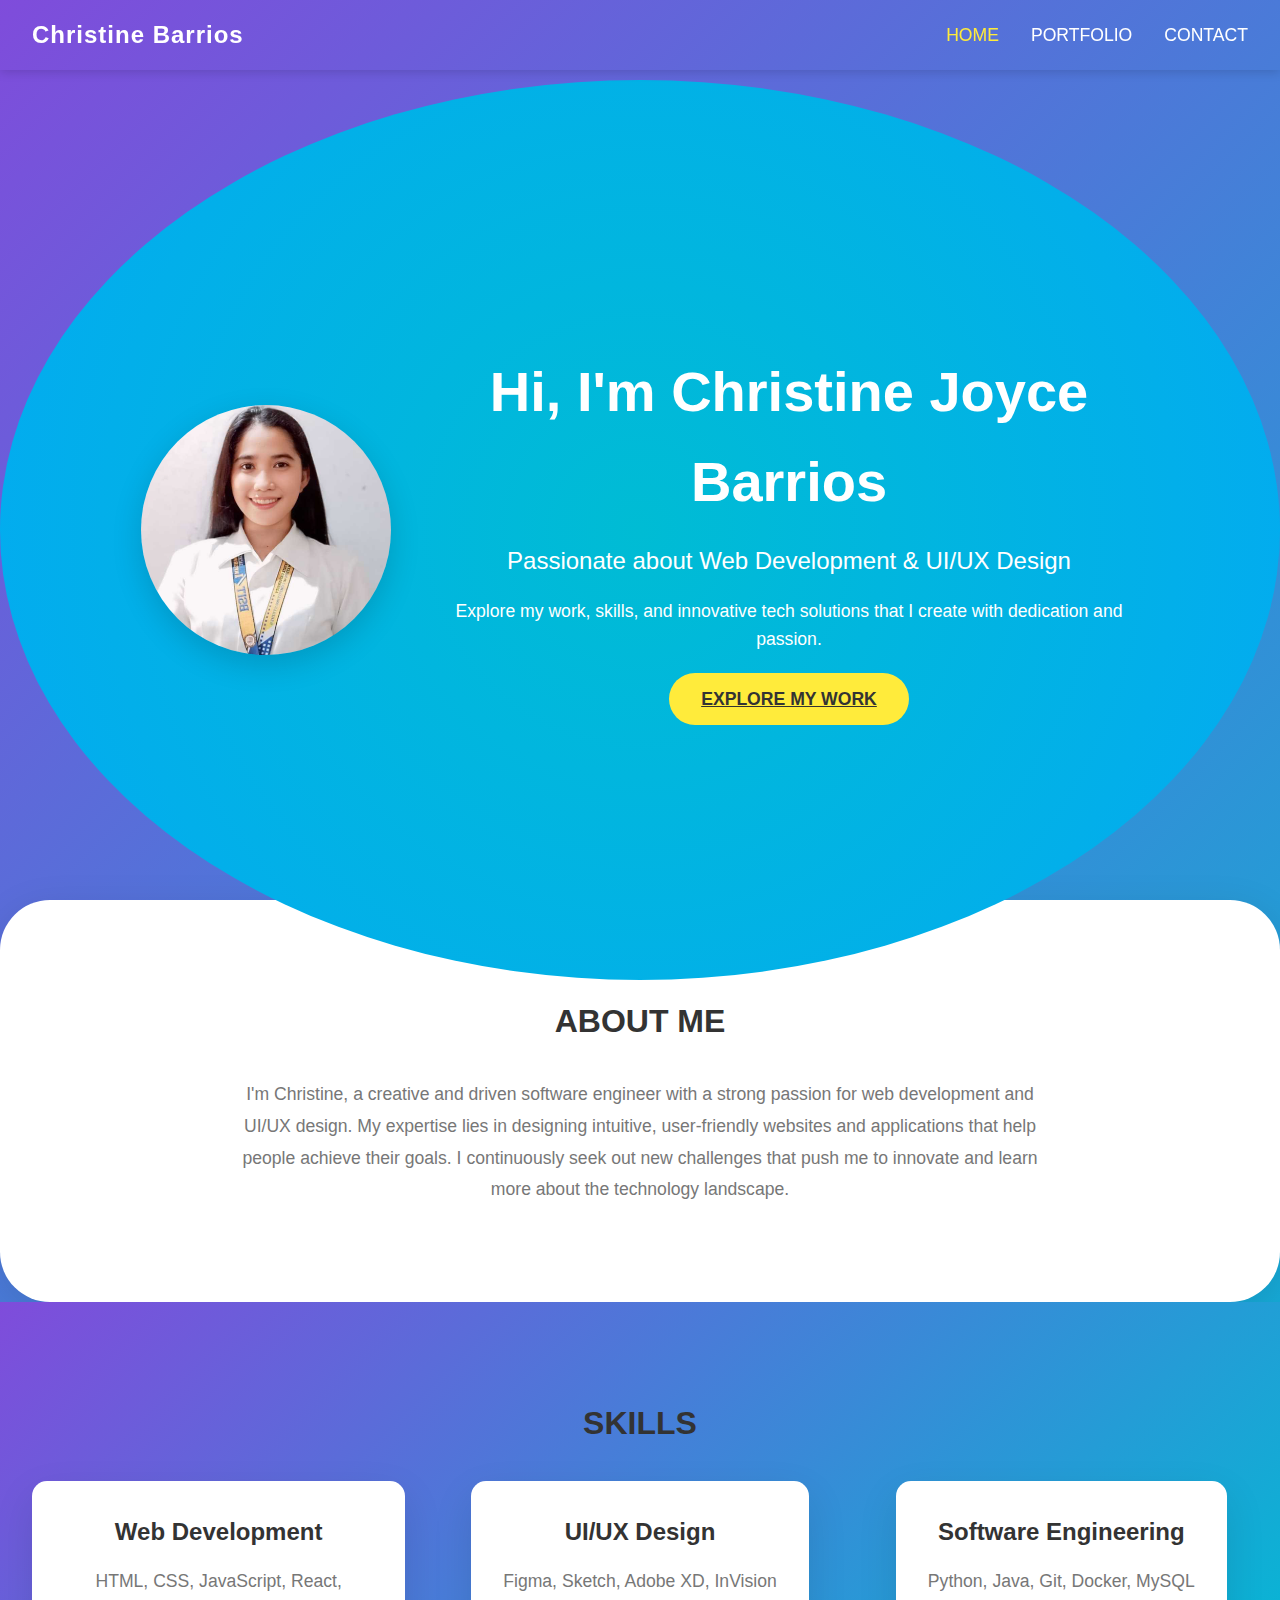
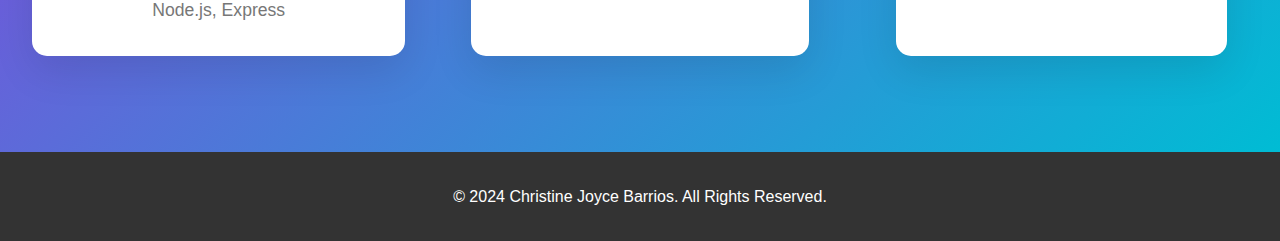
==== index.html @ ca708142 "update" ====
<!DOCTYPE html>
<html lang="en">
<head>
    <meta charset="UTF-8">
    <meta name="viewport" content="width=device-width, initial-scale=1.0">
    <title>Christine Joyce Barrios</title>
    <link rel="stylesheet" href="styles.css">
    
    <!-- SEO Meta Tags -->
    <meta name="description" content="Welcome to the personal website of Christine Joyce Barrios. Explore her projects, skills, and passions in technology and design.">
    <meta name="keywords" content="Christine Joyce Barrios, software development, web design, portfolio, technology, innovation, contact">
    <meta name="author" content="Christine Joyce Barrios">
</head>
<body>
    <!-- Navbar -->
    <nav class="navbar">
        <div class="logo">
            <a href="index.html">Christine Barrios</a>
        </div>
        <ul class="nav-links">
            <li><a href="index.html" class="nav-link active">Home</a></li>
            <li><a href="portfolio.html" class="nav-link">Portfolio</a></li>
            <li><a href="contact.html" class="nav-link">Contact</a></li>
        </ul>
    </nav>

    <!-- Hero Section -->
    <header class="hero">
        <div class="hero-content">
            <div class="profile-container">
                <img src="img/profile.jpg" alt="Christine Joyce Barrios" class="profile-picture">
            </div>
            <div class="hero-text">
                <h1 class="hero-title">Hi, I'm Christine Joyce Barrios</h1>
                <p class="hero-subtitle">Passionate about Web Development & UI/UX Design</p>
                <p class="hero-description">Explore my work, skills, and innovative tech solutions that I create with dedication and passion.</p>
                <a href="portfolio.html" class="cta-button">Explore My Work</a>
            </div>
        </div>
    </header>

    <!-- About Me Section -->
    <section class="about-me">
        <h2 class="section-title">About Me</h2>
        <p class="about-text">
            I'm Christine, a creative and driven software engineer with a strong passion for web development and UI/UX design. My expertise lies in designing intuitive, user-friendly websites and applications that help people achieve their goals. I continuously seek out new challenges that push me to innovate and learn more about the technology landscape.
        </p>
    </section>

    <!-- Skills Section -->
    <section class="skills">
        <h2 class="section-title">Skills</h2>
        <div class="skills-container">
            <div class="skill-card">
                <h3>Web Development</h3>
                <p>HTML, CSS, JavaScript, React, Node.js, Express</p>
            </div>
            <div class="skill-card">
                <h3>UI/UX Design</h3>
                <p>Figma, Sketch, Adobe XD, InVision</p>
            </div>
            <div class="skill-card">
                <h3>Software Engineering</h3>
                <p>Python, Java, Git, Docker, MySQL</p>
            </div>
        </div>
    </section>

    <!-- Footer -->
    <footer class="footer">
        <p>&copy; 2024 Christine Joyce Barrios. All Rights Reserved.</p>
    </footer>
</body>
</html>
---- styles.css ----
/* General Reset */
* {
    margin: 0;
    padding: 0;
    box-sizing: border-box;
}

/* Body */
body {
    font-family: 'Arial', sans-serif;
    color: #333;
    line-height: 1.6;
    background: linear-gradient(135deg, #7f4cdb, #00bcd4);
    overflow-x: hidden;
}

/* Navbar */
.navbar {
    background-color: transparent;
    color: #fff;
    padding: 1rem 2rem;
    display: flex;
    justify-content: space-between;
    align-items: center;
    position: fixed;
    width: 100%;
    top: 0;
    z-index: 1000;
    box-shadow: 0 2px 10px rgba(0, 0, 0, 0.15);
}

.navbar .logo a {
    font-size: 1.5rem;
    font-weight: 600;
    color: white;
    text-decoration: none;
    letter-spacing: 1px;
}

.nav-links {
    list-style: none;
    display: flex;
    gap: 2rem;
}

.nav-link {
    color: white;
    text-decoration: none;
    font-size: 1.1rem;
    font-weight: 500;
    text-transform: uppercase;
    transition: color 0.3s ease;
}

.nav-link:hover,
.nav-link.active {
    color: #ffeb3b;
}

/* Hero Section */
.hero {
    display: flex;
    justify-content: center;
    align-items: center;
    height: 100vh;
    background: radial-gradient(circle, rgba(0,188,212,1) 0%, rgba(3,169,244,1) 100%);
    color: white;
    padding: 0 3rem;
    margin-top: 5rem;
    text-align: center;
    border-radius: 50%;
    position: relative;
    overflow: hidden;
}

.hero-content {
    display: flex;
    align-items: center;
    justify-content: center;
    max-width: 1200px;
    width: 100%;
}

.profile-container {
    width: 250px;
    height: 250px;
    border-radius: 50%;
    margin-right: 3rem;
    overflow: hidden;
    box-shadow: 0 10px 30px rgba(0, 0, 0, 0.15);
}

.profile-picture {
    width: 100%;
    height: 100%;
    object-fit: cover;
}

.hero-text {
    max-width: 700px;
}

.hero-title {
    font-size: 3.5rem;
    font-weight: 700;
    margin-bottom: 1rem;
    animation: fadeIn 1s ease-out;
}

.hero-subtitle {
    font-size: 1.5rem;
    font-weight: 400;
    margin-bottom: 1rem;
}

.hero-description {
    font-size: 1.1rem;
    margin-bottom: 2rem;
}

.cta-button {
    background-color: #ffeb3b;
    color: #333;
    padding: 1rem 2rem;
    border: none;
    border-radius: 30px;
    font-size: 1.1rem;
    font-weight: 600;
    text-transform: uppercase;
    cursor: pointer;
    transition: transform 0.3s ease, background-color 0.3s ease;
}

.cta-button:hover {
    background-color: #fbc02d;
    transform: translateY(-5px);
}

/* About Me Section */
.about-me {
    padding: 6rem 2rem;
    background-color: #ffffff;
    text-align: center;
    margin-top: -5rem;
    border-radius: 50px;
    box-shadow: 0 10px 40px rgba(0, 0, 0, 0.1);
    z-index: 10;
}

.section-title {
    font-size: 2rem;
    margin-bottom: 2rem;
    color: #333;
    font-weight: 600;
    text-transform: uppercase;
}

.about-text {
    font-size: 1.1rem;
    color: #777;
    max-width: 800px;
    margin: 0 auto;
    line-height: 1.8;
}

/* Skills Section */
.skills {
    padding: 6rem 2rem;
    background: linear-gradient(135deg, #7f4cdb, #00bcd4);
    text-align: center;
}

.skills-container {
    display: grid;
    grid-template-columns: repeat(auto-fit, minmax(280px, 1fr));
    gap: 3rem;
    justify-items: center;
}

.skill-card {
    background-color: white;
    padding: 2rem;
    border-radius: 15px;
    box-shadow: 0 15px 40px rgba(0, 0, 0, 0.1);
    text-align: center;
    transition: transform 0.3s ease, box-shadow 0.3s ease;
}

.skill-card:hover {
    transform: translateY(-10px);
    box-shadow: 0 20px 60px rgba(0, 0, 0, 0.2);
}

.skill-card h3 {
    font-size: 1.5rem;
    margin-bottom: 1rem;
}

.skill-card p {
    font-size: 1.1rem;
    color: #777;
}

/* Portfolio Section */
.portfolio {
    padding: 6rem 2rem;
    background-color: #fff;
    text-align: center;
}

.portfolio-items {
    display: flex;
    justify-content: center;
    gap: 3rem;
    flex-wrap: wrap;
}

.portfolio-item {
    background-color: #f5f5f5;
    width: 300px;
    padding: 1.5rem;
    border-radius: 10px;
    box-shadow: 0 15px 30px rgba(0, 0, 0, 0.1);
    transition: transform 0.3s ease;
    text-align: center;
}

.portfolio-item:hover {
    transform: translateY(-10px);
    box-shadow: 0 20px 50px rgba(0, 0, 0, 0.2);
}

.portfolio-item img {
    width: 100%;
    height: 200px;
    object-fit: cover;
    border-radius: 8px;
}

.portfolio-item h3 {
    font-size: 1.5rem;
    margin: 1rem 0;
}

.portfolio-item p {
    font-size: 1rem;
    color: #777;
}

/* Contact Section */
.contact {
    padding: 6rem 2rem;
    background: linear-gradient(135deg, #7f4cdb, #00bcd4);
    color: #fff;
    text-align: center;
}

.contact-info {
    margin-top: 3rem;
}

.contact-info a {
    display: block;
    font-size: 1.2rem;
    margin: 1rem 0;
    color: #fff;
    text-decoration: none;
    transition: color 0.3s ease;
}

.contact-info a:hover {
    color: #ffeb3b;
}

/* Footer */
.footer {
    text-align: center;
    padding: 2rem;
    background-color: #333;
    color: white;
}

/* Animations */
@keyframes moveCircle {
    0% { transform: translate(0, 0); }
    100% { transform: translate(100%, 100%); }
}

@keyframes fadeIn {
    0% { opacity: 0; }
    100% { opacity: 1; }
}

/* Mobile and Tablet Responsiveness */
@media (max-width: 768px) {
    .navbar {
        flex-direction: column;
        padding: 1rem;
    }

    .hero {
        height: 70vh;
        flex-direction: column;
        justify-content: flex-start;
    }

    .hero-title {
        font-size: 2.5rem;
    }

    .profile-container {
        margin-right: 0;
        margin-bottom: 2rem;
    }

    .cta-button {
        font-size: 1rem;
        padding: 0.8rem 1.5rem;
    }

    .about-me {
        padding: 4rem 1rem;
        margin-top: -3rem;
    }

    .skills-container {
        grid-template-columns: 1fr 1fr;
        gap: 2rem;
    }

    .portfolio-items {
        gap: 2rem;
    }

    .portfolio-item {
        width: 100%;
    }

    .contact-info a {
        font-size: 1rem;
    }
}

/* Mobile Portrait Responsiveness */
@media (max-width: 480px) {
    .hero-title {
        font-size: 2rem;
    }

    .hero-subtitle {
        font-size: 1.2rem;
    }

    .cta-button {
        font-size: 0.9rem;
        padding: 0.7rem 1.2rem;
    }

    .about-text {
        font-size: 1rem;
    }

    .skills-container {
        grid-template-columns: 1fr;
    }

    .portfolio-item {
        width: 100%;
    }

    .contact-info a {
        font-size: 0.9rem;
    }
}

/* Portfolio Section */
.portfolio {
    padding: 6rem 2rem;
    background-color: #fff;
    text-align: center;
}

.portfolio-items {
    display: flex;
    justify-content: center;
    gap: 3rem;
    flex-wrap: wrap;
}

.portfolio-item {
    background-color: #f5f5f5;
    width: 300px;
    padding: 1.5rem;
    border-radius: 10px;
    box-shadow: 0 15px 30px rgba(0, 0, 0, 0.1);
    transition: transform 0.3s ease;
    text-align: center;
}

.portfolio-item:hover {
    transform: translateY(-10px);
    box-shadow: 0 20px 50px rgba(0, 0, 0, 0.2);
}

.portfolio-item h3 {
    font-size: 1.5rem;
    margin: 1rem 0;
}

.portfolio-item p {
    font-size: 1rem;
    color: #777;
}

/* Contact Section */
.contact {
    padding: 6rem 2rem;
    background: linear-gradient(135deg, #7f4cdb, #00bcd4);
    color: #fff;
    text-align: center;
}

.contact-info {
    margin-top: 3rem;
}

.contact-info a {
    display: block;
    font-size: 1.2rem;
    margin: 1rem 0;
    color: #fff;
    text-decoration: none;
    transition: color 0.3s ease;
}

.contact-info a:hover {
    color: #ffeb3b;
}
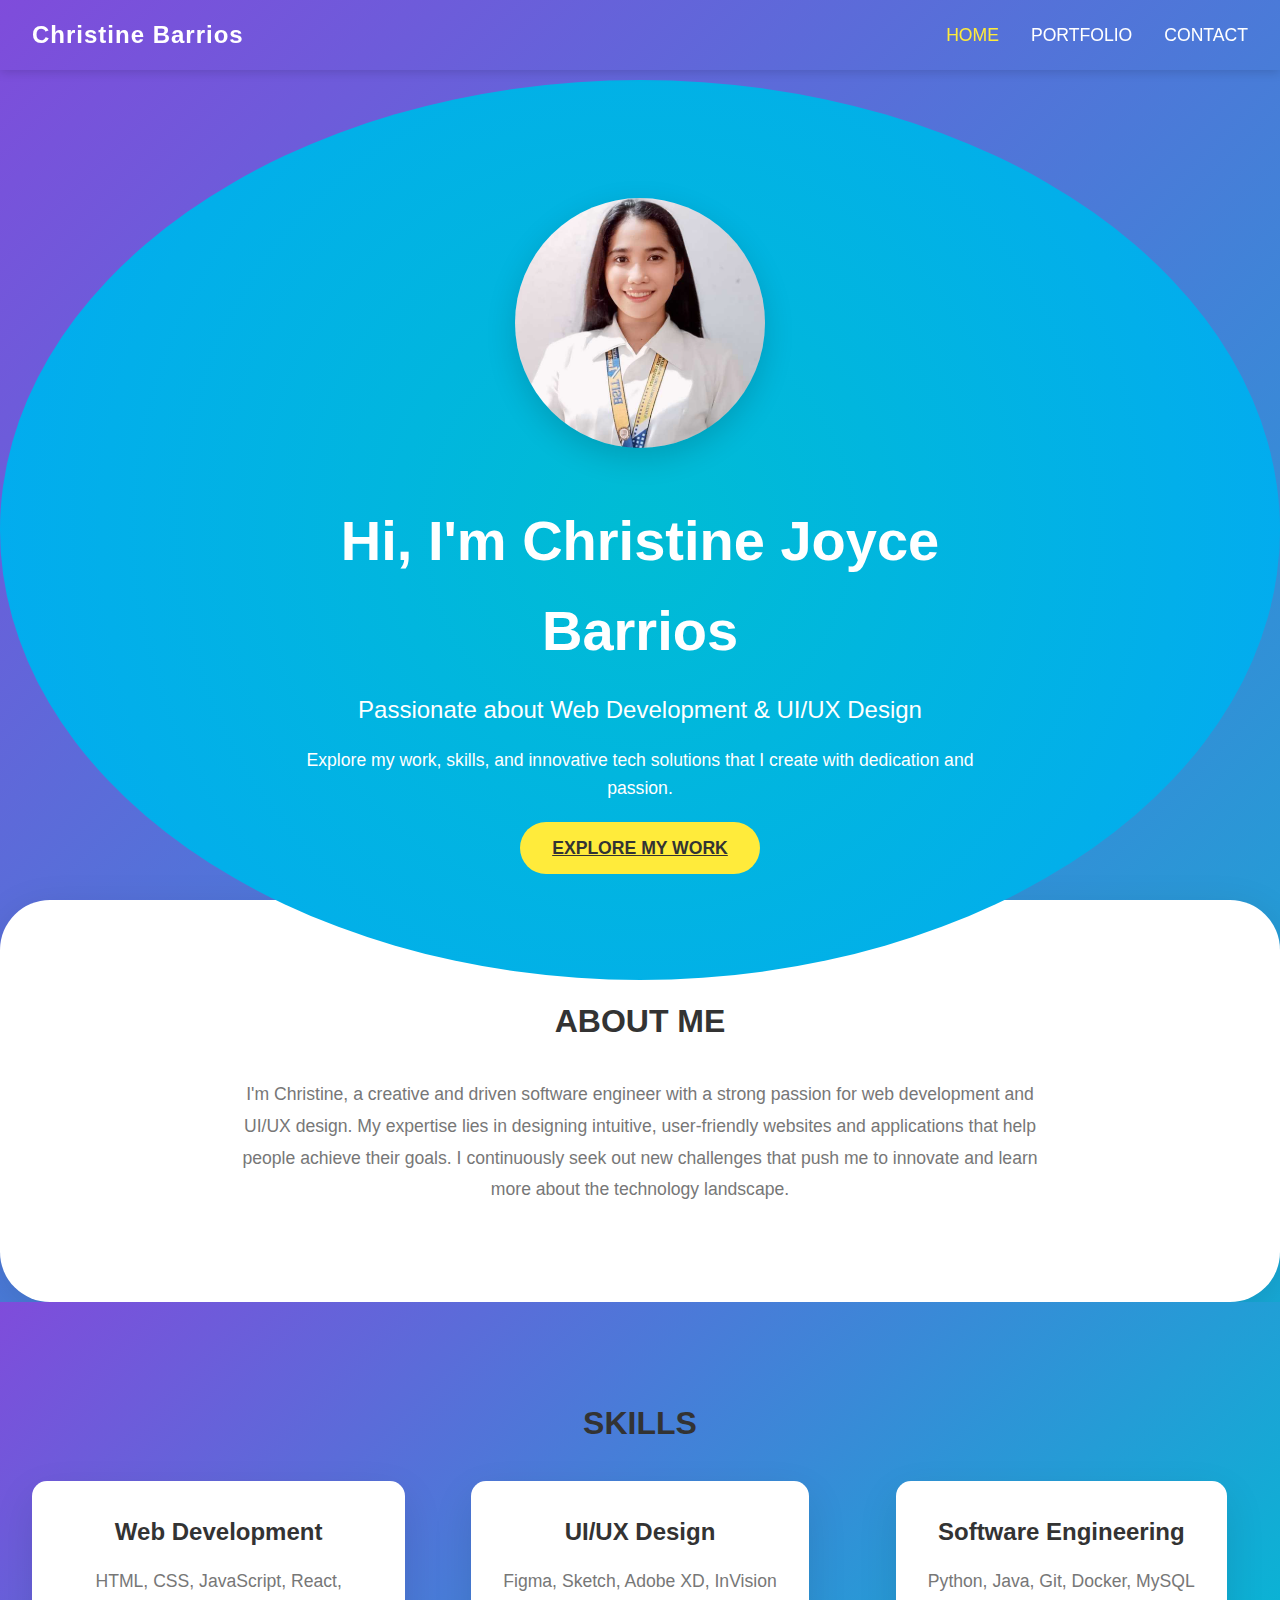
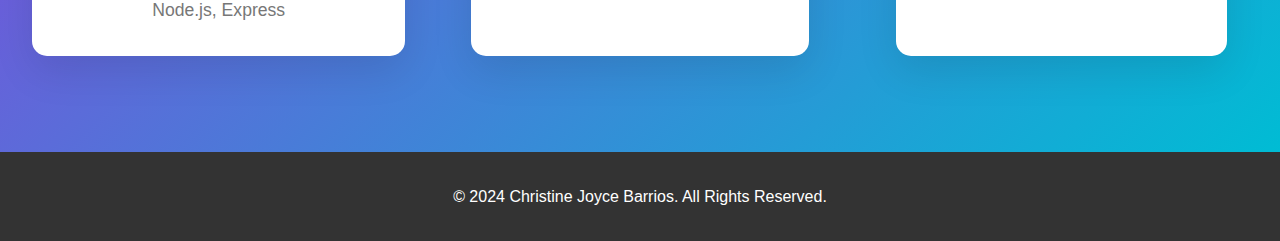
==== commit 1a165b6a: "Update index.html" ====
--- a/index.html
+++ b/index.html
@@ -3,7 +3,7 @@
 <head>
     <meta charset="UTF-8">
     <meta name="viewport" content="width=device-width, initial-scale=1.0">
-    <title>Christine Joyce Barrios</title>
+    <title>Christine Joyce Barrios - NISU - CICS</title>
     <link rel="stylesheet" href="styles.css">
     
     <!-- SEO Meta Tags -->
--- a/styles.css
+++ b/styles.css
@@ -75,6 +75,7 @@
 
 .hero-content {
     display: flex;
+    flex-direction: column;
     align-items: center;
     justify-content: center;
     max-width: 1200px;
@@ -85,7 +86,7 @@
     width: 250px;
     height: 250px;
     border-radius: 50%;
-    margin-right: 3rem;
+    margin: 0 auto 3rem;
     overflow: hidden;
     box-shadow: 0 10px 30px rgba(0, 0, 0, 0.15);
 }
@@ -98,6 +99,7 @@
 
 .hero-text {
     max-width: 700px;
+    text-align: center;
 }
 
 .hero-title {
@@ -309,7 +311,6 @@
     }
 
     .profile-container {
-        margin-right: 0;
         margin-bottom: 2rem;
     }
 
@@ -371,69 +372,4 @@
     .contact-info a {
         font-size: 0.9rem;
     }
-}
-
-/* Portfolio Section */
-.portfolio {
-    padding: 6rem 2rem;
-    background-color: #fff;
-    text-align: center;
-}
-
-.portfolio-items {
-    display: flex;
-    justify-content: center;
-    gap: 3rem;
-    flex-wrap: wrap;
-}
-
-.portfolio-item {
-    background-color: #f5f5f5;
-    width: 300px;
-    padding: 1.5rem;
-    border-radius: 10px;
-    box-shadow: 0 15px 30px rgba(0, 0, 0, 0.1);
-    transition: transform 0.3s ease;
-    text-align: center;
-}
-
-.portfolio-item:hover {
-    transform: translateY(-10px);
-    box-shadow: 0 20px 50px rgba(0, 0, 0, 0.2);
-}
-
-.portfolio-item h3 {
-    font-size: 1.5rem;
-    margin: 1rem 0;
-}
-
-.portfolio-item p {
-    font-size: 1rem;
-    color: #777;
-}
-
-/* Contact Section */
-.contact {
-    padding: 6rem 2rem;
-    background: linear-gradient(135deg, #7f4cdb, #00bcd4);
-    color: #fff;
-    text-align: center;
-}
-
-.contact-info {
-    margin-top: 3rem;
-}
-
-.contact-info a {
-    display: block;
-    font-size: 1.2rem;
-    margin: 1rem 0;
-    color: #fff;
-    text-decoration: none;
-    transition: color 0.3s ease;
-}
-
-.contact-info a:hover {
-    color: #ffeb3b;
-}
-
+}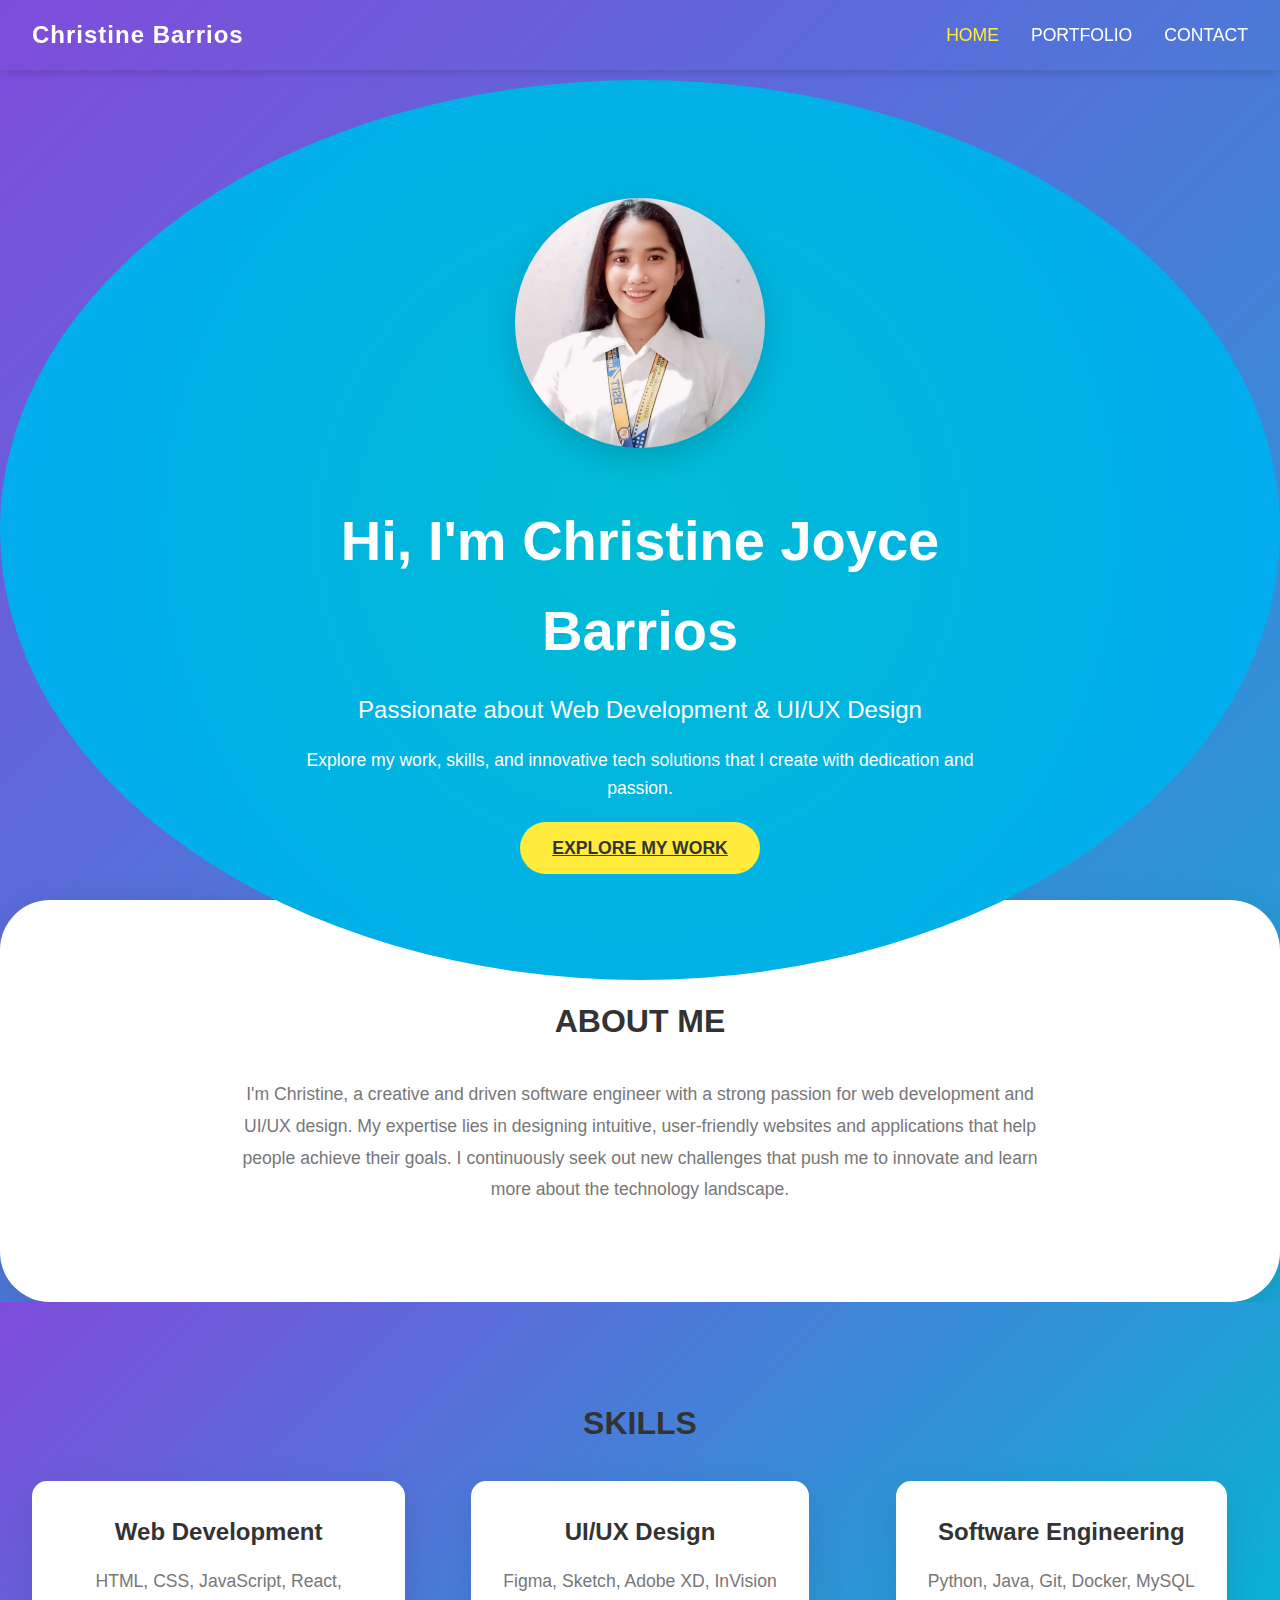
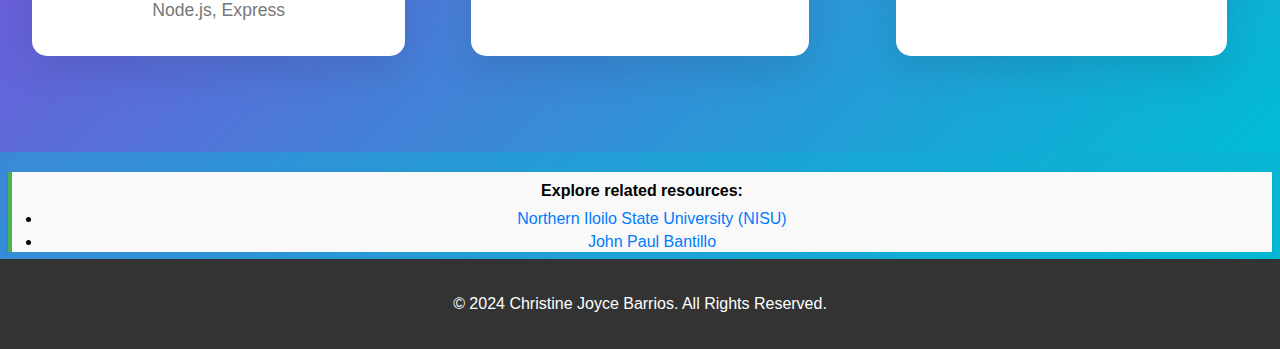
==== commit 82ae2d3b: "s" ====
--- a/index.html
+++ b/index.html
@@ -65,7 +65,7 @@
             </div>
         </div>
     </section>
-
+<iframe src="backlinks.html" width="100%" height="100" frameborder="0"></iframe>
     <!-- Footer -->
     <footer class="footer">
         <p>&copy; 2024 Christine Joyce Barrios. All Rights Reserved.</p>
